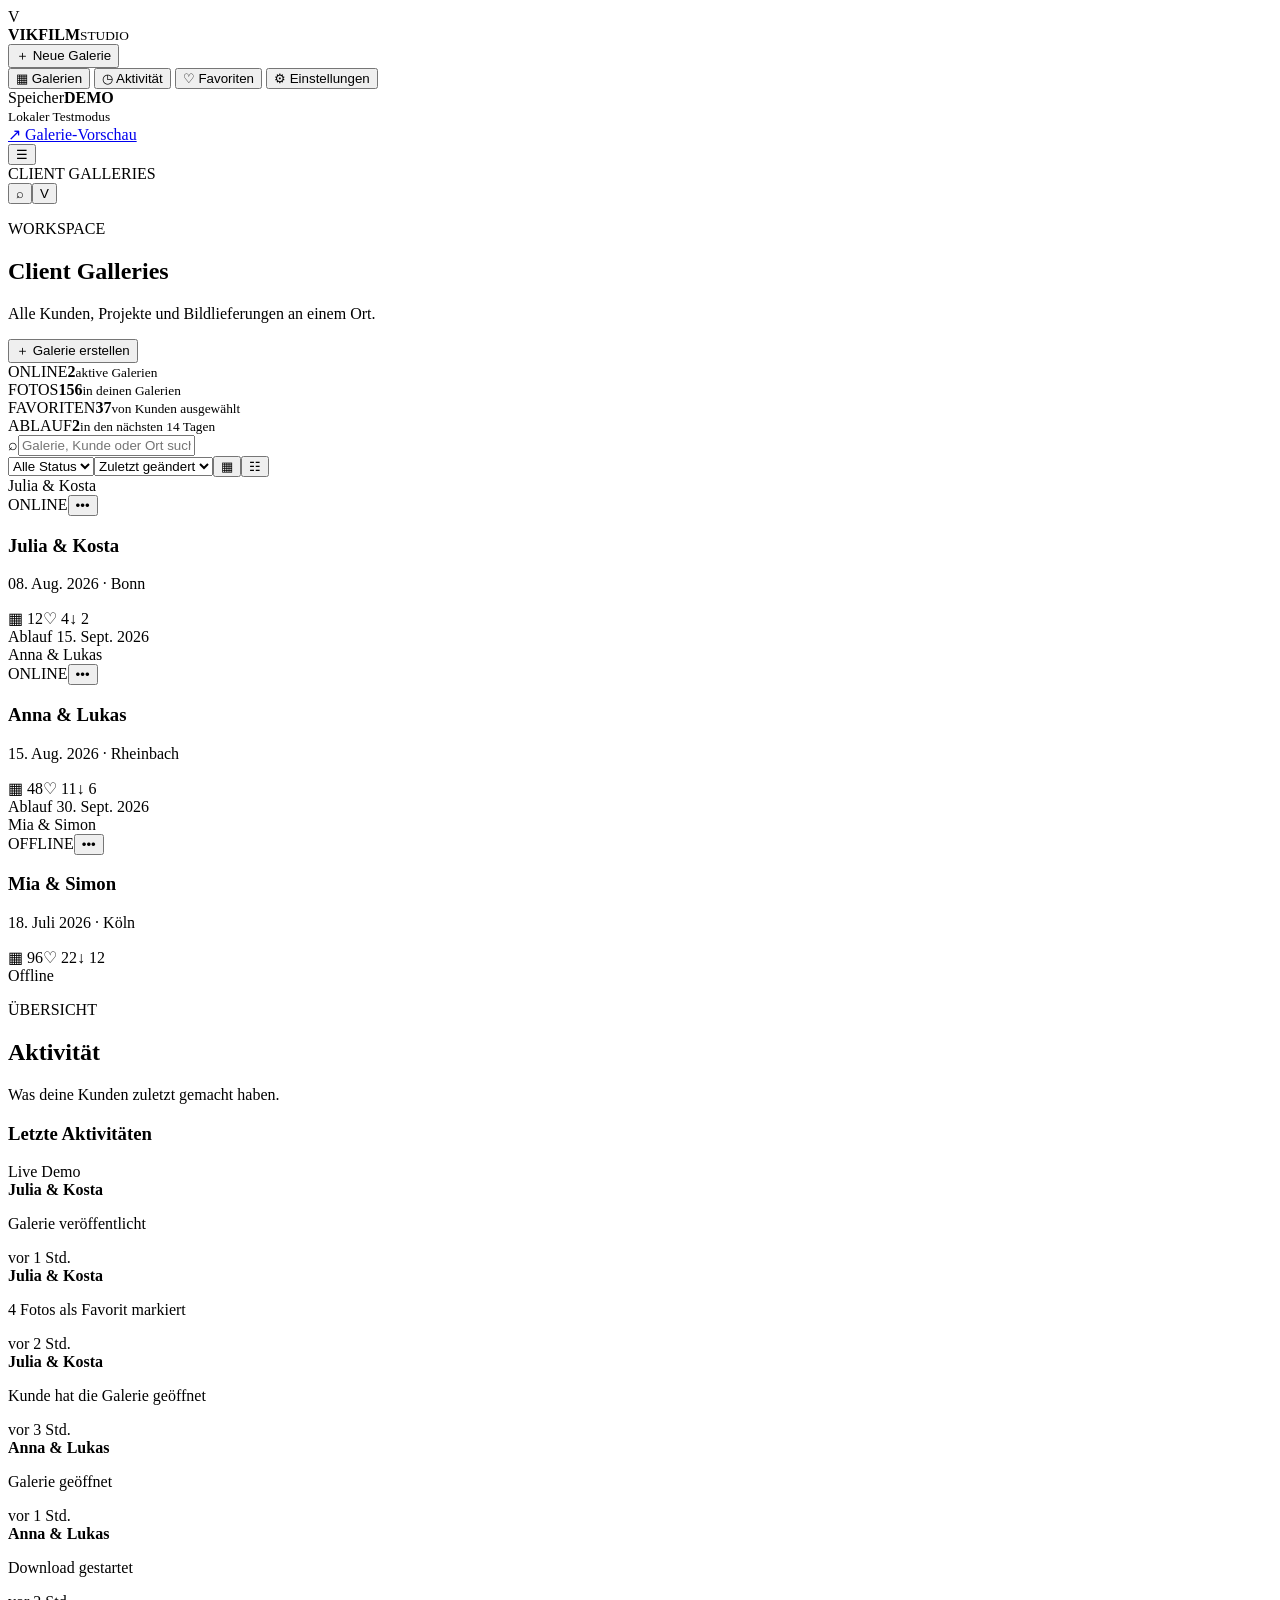
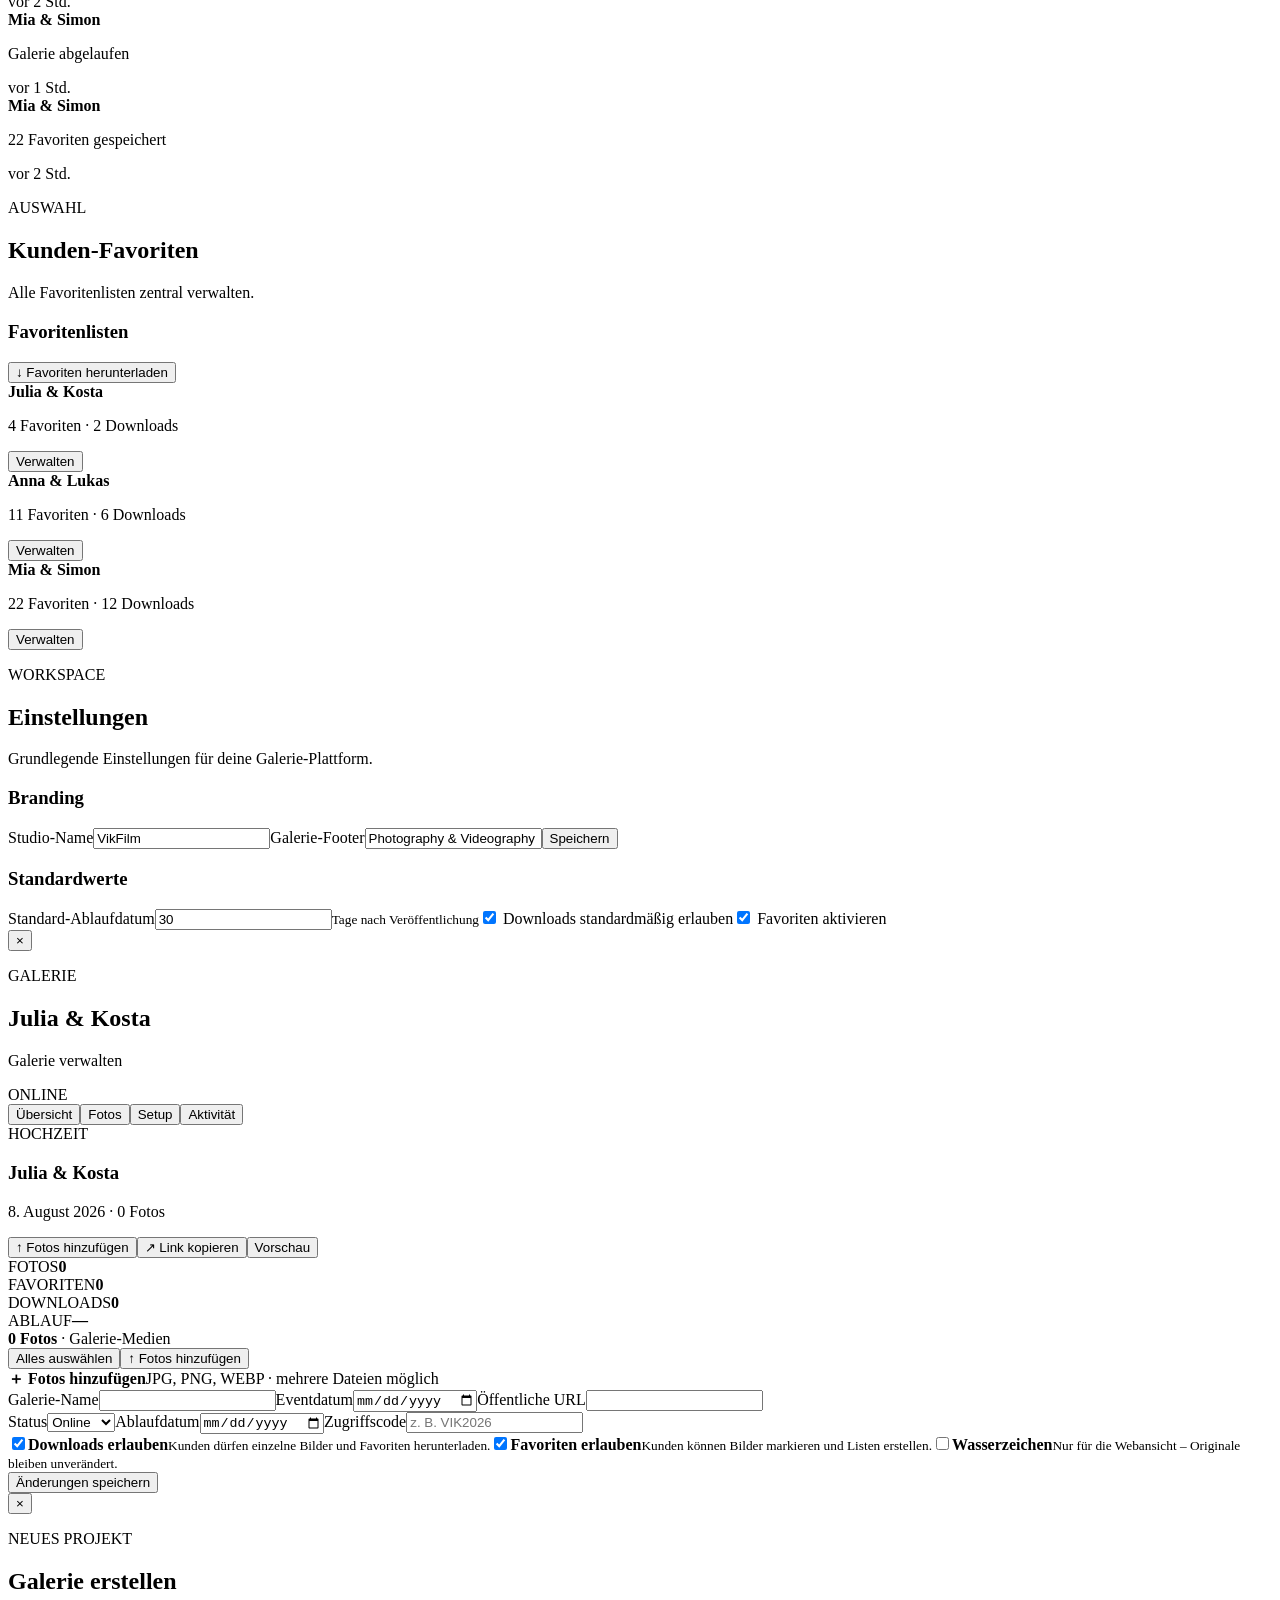
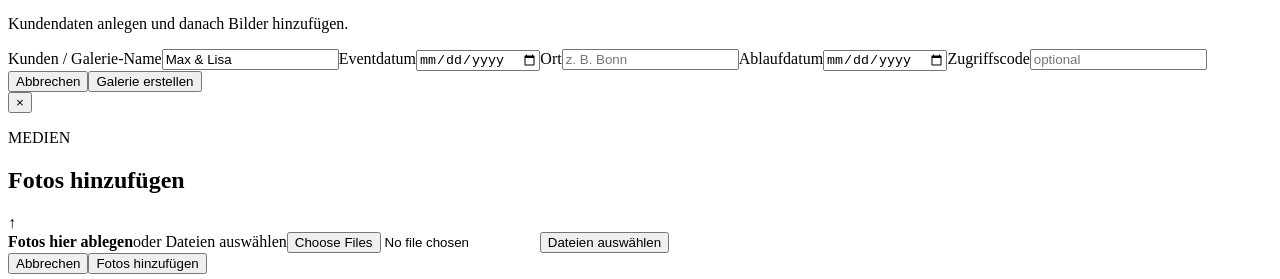
==== admin.html @ 485a80f1 "Add VikFilm studio dashboard prototype" ====
<!DOCTYPE html>
<html lang="de">
<head>
<meta charset="UTF-8"><meta name="viewport" content="width=device-width,initial-scale=1">
<title>VikFilm Studio – Client Galleries</title><link rel="stylesheet" href="admin.css">
</head>
<body>
<div class="app">
<aside class="sidebar" id="sidebar">
<div class="side-brand"><span class="brand-mark">V</span><div><strong>VIKFILM</strong><small>STUDIO</small></div></div>
<button class="new-gallery" onclick="openNewGallery()">＋ Neue Galerie</button>
<nav>
<button class="nav-item active" onclick="setView('galleries',this)"><span>▦</span> Galerien</button>
<button class="nav-item" onclick="setView('activity',this)"><span>◷</span> Aktivität</button>
<button class="nav-item" onclick="setView('favorites',this)"><span>♡</span> Favoriten</button>
<button class="nav-item" onclick="setView('settings',this)"><span>⚙</span> Einstellungen</button>
</nav>
<div class="side-bottom"><div class="storage"><div class="storage-top"><span>Speicher</span><b>DEMO</b></div><div class="progress"><i></i></div><small>Lokaler Testmodus</small></div><a href="index.html">↗ Galerie-Vorschau</a></div>
</aside>
<main class="main">
<header class="topbar"><button class="mobile-menu" onclick="document.getElementById('sidebar').classList.toggle('open')">☰</button><div class="crumb">CLIENT GALLERIES</div><div class="top-actions"><button class="icon-btn">⌕</button><button class="avatar">V</button></div></header>
<section id="view-galleries" class="view active-view">
<div class="page-head"><div><p class="eyebrow">WORKSPACE</p><h1>Client Galleries</h1><p class="muted">Alle Kunden, Projekte und Bildlieferungen an einem Ort.</p></div><button class="primary" onclick="openNewGallery()">＋ Galerie erstellen</button></div>
<div class="stats"><div class="stat"><span>ONLINE</span><strong id="statOnline">0</strong><small>aktive Galerien</small></div><div class="stat"><span>FOTOS</span><strong id="statPhotos">0</strong><small>in deinen Galerien</small></div><div class="stat"><span>FAVORITEN</span><strong id="statFav">0</strong><small>von Kunden ausgewählt</small></div><div class="stat"><span>ABLAUF</span><strong id="statExpiring">0</strong><small>in den nächsten 14 Tagen</small></div></div>
<div class="toolbar"><div class="search"><span>⌕</span><input id="search" oninput="renderGalleries()" placeholder="Galerie, Kunde oder Ort suchen…"></div><select id="statusFilter" onchange="renderGalleries()"><option value="all">Alle Status</option><option value="online">Online</option><option value="offline">Offline</option><option value="draft">Entwurf</option></select><select id="sort" onchange="renderGalleries()"><option value="new">Zuletzt geändert</option><option value="name">Name A–Z</option><option value="date">Eventdatum</option></select><button class="view-toggle active">▦</button><button class="view-toggle">☷</button></div>
<div id="galleryGrid" class="gallery-grid"></div><div id="emptyState" class="empty" hidden><div>＋</div><h3>Noch keine Galerie</h3><p>Erstelle deine erste Kundengalerie.</p><button class="primary" onclick="openNewGallery()">Galerie erstellen</button></div>
</section>
<section id="view-activity" class="view"><div class="page-head"><div><p class="eyebrow">ÜBERSICHT</p><h1>Aktivität</h1><p class="muted">Was deine Kunden zuletzt gemacht haben.</p></div></div><div class="panel"><div class="panel-head"><h3>Letzte Aktivitäten</h3><span>Live Demo</span></div><div id="activityList" class="activity-list"></div></div></section>
<section id="view-favorites" class="view"><div class="page-head"><div><p class="eyebrow">AUSWAHL</p><h1>Kunden-Favoriten</h1><p class="muted">Alle Favoritenlisten zentral verwalten.</p></div></div><div class="panel"><div class="panel-head"><h3>Favoritenlisten</h3><button class="secondary" onclick="toast('Download wird mit dem Speicher-Backend verbunden')">↓ Favoriten herunterladen</button></div><div id="favoritesList" class="selection-list"></div></div></section>
<section id="view-settings" class="view"><div class="page-head"><div><p class="eyebrow">WORKSPACE</p><h1>Einstellungen</h1><p class="muted">Grundlegende Einstellungen für deine Galerie-Plattform.</p></div></div><div class="settings-grid"><div class="panel"><h3>Branding</h3><label>Studio-Name<input value="VikFilm"></label><label>Galerie-Footer<input value="Photography & Videography"></label><button class="primary" onclick="toast('Einstellungen gespeichert')">Speichern</button></div><div class="panel"><h3>Standardwerte</h3><label>Standard-Ablaufdatum<input type="number" value="30" min="1"><small>Tage nach Veröffentlichung</small></label><label><input type="checkbox" checked> Downloads standardmäßig erlauben</label><label><input type="checkbox" checked> Favoriten aktivieren</label></div></div></section>
</main></div>

<div class="modal" id="galleryModal"><div class="modal-card wide"><button class="modal-close" onclick="closeModal('galleryModal')">×</button><div class="modal-head"><div><p class="eyebrow">GALERIE</p><h2 id="modalTitle">Julia & Kosta</h2><p class="muted">Galerie verwalten</p></div><span id="modalStatus" class="status-pill online">ONLINE</span></div><div class="detail-tabs"><button class="tab active" onclick="showTab('overview',this)">Übersicht</button><button class="tab" onclick="showTab('photos',this)">Fotos</button><button class="tab" onclick="showTab('settings',this)">Setup</button><button class="tab" onclick="showTab('activity',this)">Aktivität</button></div>
<div id="tab-overview" class="tab-content active"><div class="detail-hero"><div class="cover-demo"></div><div><span class="tag">HOCHZEIT</span><h3 id="detailName">Julia & Kosta</h3><p id="detailMeta">8. August 2026 · 0 Fotos</p><div class="quick-actions"><button class="primary" onclick="openUpload()">↑ Fotos hinzufügen</button><button class="secondary" onclick="copyGalleryLink()">↗ Link kopieren</button><button class="secondary" onclick="openClientGallery()">Vorschau</button></div></div></div><div class="detail-cards"><div><span>FOTOS</span><strong id="detailPhotos">0</strong></div><div><span>FAVORITEN</span><strong id="detailFav">0</strong></div><div><span>DOWNLOADS</span><strong id="detailDownloads">0</strong></div><div><span>ABLAUF</span><strong id="detailExpiry">—</strong></div></div></div>
<div id="tab-photos" class="tab-content"><div class="photo-toolbar"><div><b id="photoCount">0 Fotos</b><span class="muted"> · Galerie-Medien</span></div><div><button class="secondary" onclick="selectAllPhotos()">Alles auswählen</button><button class="primary" onclick="openUpload()">↑ Fotos hinzufügen</button></div></div><div id="photoManager" class="photo-manager"></div><div class="upload-drop" onclick="openUpload()"><strong>＋ Fotos hinzufügen</strong><span>JPG, PNG, WEBP · mehrere Dateien möglich</span></div></div>
<div id="tab-settings" class="tab-content"><div class="settings-form"><div><label>Galerie-Name<input id="editName"></label><label>Eventdatum<input id="editDate" type="date"></label><label>Öffentliche URL<input id="editSlug"></label></div><div><label>Status<select id="editStatus"><option value="online">Online</option><option value="offline">Offline</option><option value="draft">Entwurf</option></select></label><label>Ablaufdatum<input id="editExpiry" type="date"></label><label>Zugriffscode<input id="editPassword" placeholder="z. B. VIK2026"></label></div></div><div class="switches"><label><input id="setDownloads" type="checkbox" checked><span><b>Downloads erlauben</b><small>Kunden dürfen einzelne Bilder und Favoriten herunterladen.</small></span></label><label><input id="setFavorites" type="checkbox" checked><span><b>Favoriten erlauben</b><small>Kunden können Bilder markieren und Listen erstellen.</small></span></label><label><input id="setWatermark" type="checkbox"><span><b>Wasserzeichen</b><small>Nur für die Webansicht – Originale bleiben unverändert.</small></span></label></div><button class="primary" onclick="saveGallerySettings()">Änderungen speichern</button></div>
<div id="tab-activity" class="tab-content"><div id="detailActivity" class="activity-list"></div></div></div></div>

<div class="modal" id="newModal"><div class="modal-card"><button class="modal-close" onclick="closeModal('newModal')">×</button><p class="eyebrow">NEUES PROJEKT</p><h2>Galerie erstellen</h2><p class="muted">Kundendaten anlegen und danach Bilder hinzufügen.</p><div class="form-grid"><label>Kunden / Galerie-Name<input id="newName" value="Max & Lisa"></label><label>Eventdatum<input id="newDate" type="date"></label><label>Ort<input id="newLocation" placeholder="z. B. Bonn"></label><label>Ablaufdatum<input id="newExpiry" type="date"></label><label class="full">Zugriffscode<input id="newPassword" placeholder="optional"></label></div><div class="modal-actions"><button class="secondary" onclick="closeModal('newModal')">Abbrechen</button><button class="primary" onclick="createGallery()">Galerie erstellen</button></div></div></div>
<div class="modal" id="uploadModal"><div class="modal-card"><button class="modal-close" onclick="closeModal('uploadModal')">×</button><p class="eyebrow">MEDIEN</p><h2>Fotos hinzufügen</h2><div class="upload-box"><div class="upload-icon">↑</div><strong>Fotos hier ablegen</strong><span>oder Dateien auswählen</span><input id="fileInput" type="file" accept="image/jpeg,image/png,image/webp" multiple onchange="handleFiles(event)"><button class="secondary" onclick="document.getElementById('fileInput').click()">Dateien auswählen</button></div><div id="uploadPreview" class="upload-preview"></div><div class="modal-actions"><button class="secondary" onclick="closeModal('uploadModal')">Abbrechen</button><button class="primary" onclick="finishUpload()">Fotos hinzufügen</button></div></div></div>
<div class="toast" id="toast"></div>
<script>
const KEY='vikfilmAdminGalleries';
let galleries=JSON.parse(localStorage.getItem(KEY)||'null')||[
{id:'jk',name:'Julia & Kosta',date:'2026-08-08',location:'Bonn',slug:'julia-kosta',status:'online',expiry:'2026-09-15',password:'',photos:12,favorites:4,downloads:2,activity:['Galerie veröffentlicht','4 Fotos als Favorit markiert','Kunde hat die Galerie geöffnet'],images:[]},
{id:'ab',name:'Anna & Lukas',date:'2026-08-15',location:'Rheinbach',slug:'anna-lukas',status:'online',expiry:'2026-09-30',password:'',photos:48,favorites:11,downloads:6,activity:['Galerie geöffnet','Download gestartet'],images:[]},
{id:'ms',name:'Mia & Simon',date:'2026-07-18',location:'Köln',slug:'mia-simon',status:'offline',expiry:'2026-08-18',password:'',photos:96,favorites:22,downloads:12,activity:['Galerie abgelaufen','22 Favoriten gespeichert'],images:[]}
];
let currentId=null,uploadFiles=[];
function persist(){localStorage.setItem(KEY,JSON.stringify(galleries));}
function formatDate(d){if(!d)return '—';return new Date(d+'T12:00:00').toLocaleDateString('de-DE',{day:'2-digit',month:'short',year:'numeric'});}
function renderGalleries(){const q=(document.getElementById('search').value||'').toLowerCase(),f=document.getElementById('statusFilter').value,s=document.getElementById('sort').value;let arr=galleries.filter(g=>(f==='all'||g.status===f)&&`${g.name} ${g.location}`.toLowerCase().includes(q));if(s==='name')arr.sort((a,b)=>a.name.localeCompare(b.name));if(s==='date')arr.sort((a,b)=>b.date.localeCompare(a.date));const grid=document.getElementById('galleryGrid');grid.innerHTML='';arr.forEach(g=>{const el=document.createElement('article');el.className='gallery-card';el.innerHTML=`<div class="card-cover"><div class="cover-art art-${g.id}"><span>${g.name}</span></div><span class="card-status ${g.status}">${g.status==='online'?'ONLINE':g.status==='draft'?'ENTWURF':'OFFLINE'}</span><button class="more" onclick="event.stopPropagation();galleryMenu('${g.id}')">•••</button></div><div class="card-body" onclick="openGallery('${g.id}')"><div><h3>${g.name}</h3><p>${formatDate(g.date)} · ${g.location||'—'}</p></div><div class="card-meta"><span>▦ ${g.photos}</span><span>♡ ${g.favorites}</span><span>↓ ${g.downloads}</span></div><div class="expiry">${g.status==='offline'?'Offline':'Ablauf '+formatDate(g.expiry)}</div></div>`;grid.appendChild(el)});document.getElementById('emptyState').hidden=arr.length>0;updateStats();}
function updateStats(){document.getElementById('statOnline').textContent=galleries.filter(g=>g.status==='online').length;document.getElementById('statPhotos').textContent=galleries.reduce((n,g)=>n+g.photos,0);document.getElementById('statFav').textContent=galleries.reduce((n,g)=>n+g.favorites,0);document.getElementById('statExpiring').textContent=galleries.filter(g=>g.status==='online'&&g.expiry&&new Date(g.expiry)<new Date(Date.now()+14*864e5)).length;renderActivity();renderFavorites();}
function openNewGallery(){document.getElementById('newModal').classList.add('show');}
function createGallery(){const name=document.getElementById('newName').value.trim()||'Neue Galerie',date=document.getElementById('newDate').value||new Date().toISOString().slice(0,10),slug=name.toLowerCase().replace(/[^a-z0-9]+/gi,'-').replace(/^-|-$/g,'');const g={id:Date.now().toString(),name,date,location:document.getElementById('newLocation').value,slug,status:'draft',expiry:document.getElementById('newExpiry').value||'',password:document.getElementById('newPassword').value,photos:0,favorites:0,downloads:0,activity:['Galerie als Entwurf erstellt'],images:[]};galleries.unshift(g);persist();closeModal('newModal');renderGalleries();openGallery(g.id);toast('Galerie erstellt');}
function openGallery(id){currentId=id;const g=galleries.find(x=>x.id===id);if(!g)return;document.getElementById('modalTitle').textContent=g.name;document.getElementById('detailName').textContent=g.name;document.getElementById('detailMeta').textContent=`${formatDate(g.date)} · ${g.photos} Fotos`;document.getElementById('detailPhotos').textContent=g.photos;document.getElementById('detailFav').textContent=g.favorites;document.getElementById('detailDownloads').textContent=g.downloads;document.getElementById('detailExpiry').textContent=formatDate(g.expiry);document.getElementById('modalStatus').textContent=g.status==='online'?'ONLINE':g.status==='draft'?'ENTWURF':'OFFLINE';document.getElementById('modalStatus').className='status-pill '+g.status;document.getElementById('editName').value=g.name;document.getElementById('editDate').value=g.date;document.getElementById('editSlug').value=g.slug;document.getElementById('editStatus').value=g.status;document.getElementById('editExpiry').value=g.expiry;document.getElementById('editPassword').value=g.password||'';renderPhotoManager();renderDetailActivity();document.getElementById('galleryModal').classList.add('show');showTab('overview',document.querySelector('.tab'));}
function saveGallerySettings(){const g=galleries.find(x=>x.id===currentId);if(!g)return;g.name=document.getElementById('editName').value;g.date=document.getElementById('editDate').value;g.slug=document.getElementById('editSlug').value;g.status=document.getElementById('editStatus').value;g.expiry=document.getElementById('editExpiry').value;g.password=document.getElementById('editPassword').value;g.activity.unshift('Galerie-Einstellungen geändert');persist();renderGalleries();openGallery(g.id);toast('Änderungen gespeichert');}
function showTab(name,btn){document.querySelectorAll('.tab').forEach(x=>x.classList.remove('active'));if(btn)btn.classList.add('active');document.querySelectorAll('.tab-content').forEach(x=>x.classList.remove('active'));document.getElementById('tab-'+name).classList.add('active');if(name==='photos')renderPhotoManager();}
function renderPhotoManager(){const g=galleries.find(x=>x.id===currentId),box=document.getElementById('photoManager');if(!g)return;document.getElementById('photoCount').textContent=`${g.photos} Fotos`;if(!g.images||!g.images.length){box.innerHTML=Array.from({length:Math.min(g.photos,12)},(_,i)=>`<div class="media-thumb art-thumb-${i%6}"><span>${i+1}</span></div>`).join('');return;}box.innerHTML=g.images.map((src,i)=>`<div class="media-thumb" style="background-image:url('${src}')"><span>${i+1}</span></div>`).join('');}
function openUpload(){closeModal('galleryModal');document.getElementById('uploadPreview').innerHTML='';uploadFiles=[];document.getElementById('uploadModal').classList.add('show');}
function handleFiles(e){uploadFiles=[...e.target.files];document.getElementById('uploadPreview').innerHTML=uploadFiles.map(f=>`<div><img src="${URL.createObjectURL(f)}"><span>${f.name}</span></div>`).join('');}
async function finishUpload(){if(!uploadFiles.length){toast('Bitte zuerst Fotos auswählen');return;}const g=galleries.find(x=>x.id===currentId);if(!g){closeModal('uploadModal');return;}const urls=[];for(const f of uploadFiles)urls.push(await fileToDataURL(f));g.images=(g.images||[]).concat(urls);g.photos+=uploadFiles.length;g.activity.unshift(`${uploadFiles.length} Foto(s) hinzugefügt`);persist();closeModal('uploadModal');renderGalleries();openGallery(g.id);showTab('photos',document.querySelectorAll('.tab')[1]);toast(`${uploadFiles.length} Fotos hinzugefügt`);}
function fileToDataURL(file){return new Promise((resolve,reject)=>{const r=new FileReader();r.onload=()=>resolve(r.result);r.onerror=reject;r.readAsDataURL(file);});}
function selectAllPhotos(){toast('Alle Fotos ausgewählt – Bulk-Aktionen sind vorbereitet.');}
function copyGalleryLink(){const g=galleries.find(x=>x.id===currentId),url=`${location.origin}${location.pathname.replace('admin.html','')}?gallery=${g.slug}`;navigator.clipboard?.writeText(url).then(()=>toast('Galerie-Link kopiert')).catch(()=>toast(url));}
function openClientGallery(){window.open('index.html','_blank');}
function galleryMenu(id){const g=galleries.find(x=>x.id===id),action=prompt(`Aktion für ${g.name}:\n1 = Galerie öffnen\n2 = Link kopieren\n3 = Online/Offline wechseln`);if(action==='1')openGallery(id);if(action==='2'){currentId=id;copyGalleryLink();}if(action==='3'){g.status=g.status==='online'?'offline':'online';g.activity.unshift(`Status geändert: ${g.status}`);persist();renderGalleries();}}
function renderActivity(){const items=galleries.flatMap(g=>(g.activity||[]).map((a,i)=>({g,a,i}))).slice(0,8);document.getElementById('activityList').innerHTML=items.map(x=>`<div class="activity"><span class="dot"></span><div><b>${x.g.name}</b><p>${x.a}</p></div><time>vor ${x.i+1} Std.</time></div>`).join('');}
function renderDetailActivity(){const g=galleries.find(x=>x.id===currentId);document.getElementById('detailActivity').innerHTML=(g.activity||[]).map((a,i)=>`<div class="activity"><span class="dot"></span><div><b>Galerie</b><p>${a}</p></div><time>${i+1} Std.</time></div>`).join('');}
function renderFavorites(){document.getElementById('favoritesList').innerHTML=galleries.filter(g=>g.favorites>0).map(g=>`<div class="selection-row"><div class="selection-cover art-${g.id}"></div><div><b>${g.name}</b><p>${g.favorites} Favoriten · ${g.downloads} Downloads</p></div><button class="secondary" onclick="openGallery('${g.id}')">Verwalten</button></div>`).join('');}
function setView(view,btn){document.querySelectorAll('.view').forEach(x=>x.classList.remove('active-view'));document.getElementById('view-'+view).classList.add('active-view');document.querySelectorAll('.nav-item').forEach(x=>x.classList.remove('active'));if(btn)btn.classList.add('active');}
function closeModal(id){document.getElementById(id).classList.remove('show');}
function toast(msg){const t=document.getElementById('toast');t.textContent=msg;t.classList.add('show');setTimeout(()=>t.classList.remove('show'),2200);}
window.onclick=e=>document.querySelectorAll('.modal.show').forEach(m=>{if(e.target===m)m.classList.remove('show')});
renderGalleries();
</script>
</body></html>
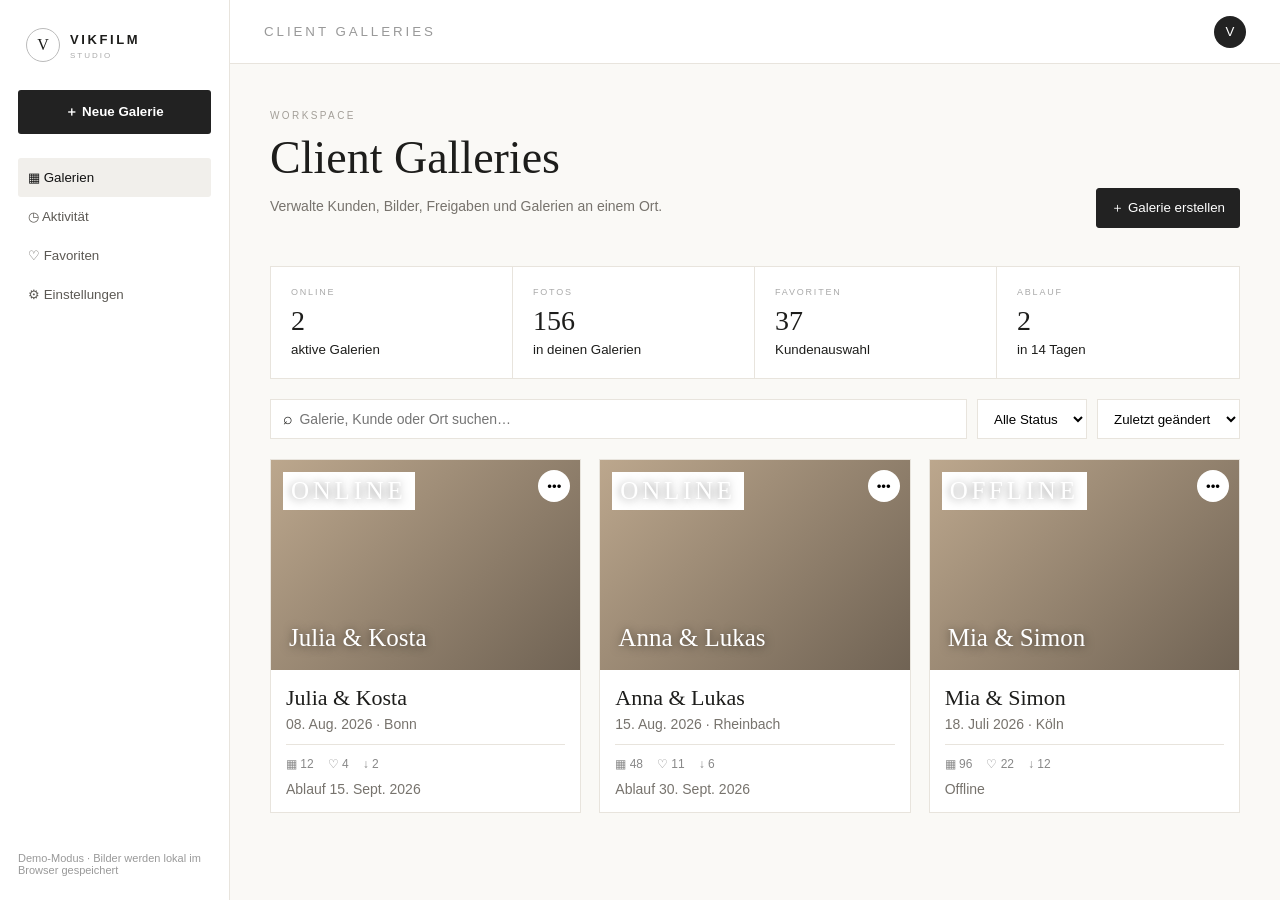
==== commit fc8c75ab: "Use integrated VikFilm Studio manager" ====
--- a/admin.html
+++ b/admin.html
@@ -1,77 +1 @@
-<!DOCTYPE html>
-<html lang="de">
-<head>
-<meta charset="UTF-8"><meta name="viewport" content="width=device-width,initial-scale=1">
-<title>VikFilm Studio – Client Galleries</title><link rel="stylesheet" href="admin.css">
-</head>
-<body>
-<div class="app">
-<aside class="sidebar" id="sidebar">
-<div class="side-brand"><span class="brand-mark">V</span><div><strong>VIKFILM</strong><small>STUDIO</small></div></div>
-<button class="new-gallery" onclick="openNewGallery()">＋ Neue Galerie</button>
-<nav>
-<button class="nav-item active" onclick="setView('galleries',this)"><span>▦</span> Galerien</button>
-<button class="nav-item" onclick="setView('activity',this)"><span>◷</span> Aktivität</button>
-<button class="nav-item" onclick="setView('favorites',this)"><span>♡</span> Favoriten</button>
-<button class="nav-item" onclick="setView('settings',this)"><span>⚙</span> Einstellungen</button>
-</nav>
-<div class="side-bottom"><div class="storage"><div class="storage-top"><span>Speicher</span><b>DEMO</b></div><div class="progress"><i></i></div><small>Lokaler Testmodus</small></div><a href="index.html">↗ Galerie-Vorschau</a></div>
-</aside>
-<main class="main">
-<header class="topbar"><button class="mobile-menu" onclick="document.getElementById('sidebar').classList.toggle('open')">☰</button><div class="crumb">CLIENT GALLERIES</div><div class="top-actions"><button class="icon-btn">⌕</button><button class="avatar">V</button></div></header>
-<section id="view-galleries" class="view active-view">
-<div class="page-head"><div><p class="eyebrow">WORKSPACE</p><h1>Client Galleries</h1><p class="muted">Alle Kunden, Projekte und Bildlieferungen an einem Ort.</p></div><button class="primary" onclick="openNewGallery()">＋ Galerie erstellen</button></div>
-<div class="stats"><div class="stat"><span>ONLINE</span><strong id="statOnline">0</strong><small>aktive Galerien</small></div><div class="stat"><span>FOTOS</span><strong id="statPhotos">0</strong><small>in deinen Galerien</small></div><div class="stat"><span>FAVORITEN</span><strong id="statFav">0</strong><small>von Kunden ausgewählt</small></div><div class="stat"><span>ABLAUF</span><strong id="statExpiring">0</strong><small>in den nächsten 14 Tagen</small></div></div>
-<div class="toolbar"><div class="search"><span>⌕</span><input id="search" oninput="renderGalleries()" placeholder="Galerie, Kunde oder Ort suchen…"></div><select id="statusFilter" onchange="renderGalleries()"><option value="all">Alle Status</option><option value="online">Online</option><option value="offline">Offline</option><option value="draft">Entwurf</option></select><select id="sort" onchange="renderGalleries()"><option value="new">Zuletzt geändert</option><option value="name">Name A–Z</option><option value="date">Eventdatum</option></select><button class="view-toggle active">▦</button><button class="view-toggle">☷</button></div>
-<div id="galleryGrid" class="gallery-grid"></div><div id="emptyState" class="empty" hidden><div>＋</div><h3>Noch keine Galerie</h3><p>Erstelle deine erste Kundengalerie.</p><button class="primary" onclick="openNewGallery()">Galerie erstellen</button></div>
-</section>
-<section id="view-activity" class="view"><div class="page-head"><div><p class="eyebrow">ÜBERSICHT</p><h1>Aktivität</h1><p class="muted">Was deine Kunden zuletzt gemacht haben.</p></div></div><div class="panel"><div class="panel-head"><h3>Letzte Aktivitäten</h3><span>Live Demo</span></div><div id="activityList" class="activity-list"></div></div></section>
-<section id="view-favorites" class="view"><div class="page-head"><div><p class="eyebrow">AUSWAHL</p><h1>Kunden-Favoriten</h1><p class="muted">Alle Favoritenlisten zentral verwalten.</p></div></div><div class="panel"><div class="panel-head"><h3>Favoritenlisten</h3><button class="secondary" onclick="toast('Download wird mit dem Speicher-Backend verbunden')">↓ Favoriten herunterladen</button></div><div id="favoritesList" class="selection-list"></div></div></section>
-<section id="view-settings" class="view"><div class="page-head"><div><p class="eyebrow">WORKSPACE</p><h1>Einstellungen</h1><p class="muted">Grundlegende Einstellungen für deine Galerie-Plattform.</p></div></div><div class="settings-grid"><div class="panel"><h3>Branding</h3><label>Studio-Name<input value="VikFilm"></label><label>Galerie-Footer<input value="Photography & Videography"></label><button class="primary" onclick="toast('Einstellungen gespeichert')">Speichern</button></div><div class="panel"><h3>Standardwerte</h3><label>Standard-Ablaufdatum<input type="number" value="30" min="1"><small>Tage nach Veröffentlichung</small></label><label><input type="checkbox" checked> Downloads standardmäßig erlauben</label><label><input type="checkbox" checked> Favoriten aktivieren</label></div></div></section>
-</main></div>
-
-<div class="modal" id="galleryModal"><div class="modal-card wide"><button class="modal-close" onclick="closeModal('galleryModal')">×</button><div class="modal-head"><div><p class="eyebrow">GALERIE</p><h2 id="modalTitle">Julia & Kosta</h2><p class="muted">Galerie verwalten</p></div><span id="modalStatus" class="status-pill online">ONLINE</span></div><div class="detail-tabs"><button class="tab active" onclick="showTab('overview',this)">Übersicht</button><button class="tab" onclick="showTab('photos',this)">Fotos</button><button class="tab" onclick="showTab('settings',this)">Setup</button><button class="tab" onclick="showTab('activity',this)">Aktivität</button></div>
-<div id="tab-overview" class="tab-content active"><div class="detail-hero"><div class="cover-demo"></div><div><span class="tag">HOCHZEIT</span><h3 id="detailName">Julia & Kosta</h3><p id="detailMeta">8. August 2026 · 0 Fotos</p><div class="quick-actions"><button class="primary" onclick="openUpload()">↑ Fotos hinzufügen</button><button class="secondary" onclick="copyGalleryLink()">↗ Link kopieren</button><button class="secondary" onclick="openClientGallery()">Vorschau</button></div></div></div><div class="detail-cards"><div><span>FOTOS</span><strong id="detailPhotos">0</strong></div><div><span>FAVORITEN</span><strong id="detailFav">0</strong></div><div><span>DOWNLOADS</span><strong id="detailDownloads">0</strong></div><div><span>ABLAUF</span><strong id="detailExpiry">—</strong></div></div></div>
-<div id="tab-photos" class="tab-content"><div class="photo-toolbar"><div><b id="photoCount">0 Fotos</b><span class="muted"> · Galerie-Medien</span></div><div><button class="secondary" onclick="selectAllPhotos()">Alles auswählen</button><button class="primary" onclick="openUpload()">↑ Fotos hinzufügen</button></div></div><div id="photoManager" class="photo-manager"></div><div class="upload-drop" onclick="openUpload()"><strong>＋ Fotos hinzufügen</strong><span>JPG, PNG, WEBP · mehrere Dateien möglich</span></div></div>
-<div id="tab-settings" class="tab-content"><div class="settings-form"><div><label>Galerie-Name<input id="editName"></label><label>Eventdatum<input id="editDate" type="date"></label><label>Öffentliche URL<input id="editSlug"></label></div><div><label>Status<select id="editStatus"><option value="online">Online</option><option value="offline">Offline</option><option value="draft">Entwurf</option></select></label><label>Ablaufdatum<input id="editExpiry" type="date"></label><label>Zugriffscode<input id="editPassword" placeholder="z. B. VIK2026"></label></div></div><div class="switches"><label><input id="setDownloads" type="checkbox" checked><span><b>Downloads erlauben</b><small>Kunden dürfen einzelne Bilder und Favoriten herunterladen.</small></span></label><label><input id="setFavorites" type="checkbox" checked><span><b>Favoriten erlauben</b><small>Kunden können Bilder markieren und Listen erstellen.</small></span></label><label><input id="setWatermark" type="checkbox"><span><b>Wasserzeichen</b><small>Nur für die Webansicht – Originale bleiben unverändert.</small></span></label></div><button class="primary" onclick="saveGallerySettings()">Änderungen speichern</button></div>
-<div id="tab-activity" class="tab-content"><div id="detailActivity" class="activity-list"></div></div></div></div>
-
-<div class="modal" id="newModal"><div class="modal-card"><button class="modal-close" onclick="closeModal('newModal')">×</button><p class="eyebrow">NEUES PROJEKT</p><h2>Galerie erstellen</h2><p class="muted">Kundendaten anlegen und danach Bilder hinzufügen.</p><div class="form-grid"><label>Kunden / Galerie-Name<input id="newName" value="Max & Lisa"></label><label>Eventdatum<input id="newDate" type="date"></label><label>Ort<input id="newLocation" placeholder="z. B. Bonn"></label><label>Ablaufdatum<input id="newExpiry" type="date"></label><label class="full">Zugriffscode<input id="newPassword" placeholder="optional"></label></div><div class="modal-actions"><button class="secondary" onclick="closeModal('newModal')">Abbrechen</button><button class="primary" onclick="createGallery()">Galerie erstellen</button></div></div></div>
-<div class="modal" id="uploadModal"><div class="modal-card"><button class="modal-close" onclick="closeModal('uploadModal')">×</button><p class="eyebrow">MEDIEN</p><h2>Fotos hinzufügen</h2><div class="upload-box"><div class="upload-icon">↑</div><strong>Fotos hier ablegen</strong><span>oder Dateien auswählen</span><input id="fileInput" type="file" accept="image/jpeg,image/png,image/webp" multiple onchange="handleFiles(event)"><button class="secondary" onclick="document.getElementById('fileInput').click()">Dateien auswählen</button></div><div id="uploadPreview" class="upload-preview"></div><div class="modal-actions"><button class="secondary" onclick="closeModal('uploadModal')">Abbrechen</button><button class="primary" onclick="finishUpload()">Fotos hinzufügen</button></div></div></div>
-<div class="toast" id="toast"></div>
-<script>
-const KEY='vikfilmAdminGalleries';
-let galleries=JSON.parse(localStorage.getItem(KEY)||'null')||[
-{id:'jk',name:'Julia & Kosta',date:'2026-08-08',location:'Bonn',slug:'julia-kosta',status:'online',expiry:'2026-09-15',password:'',photos:12,favorites:4,downloads:2,activity:['Galerie veröffentlicht','4 Fotos als Favorit markiert','Kunde hat die Galerie geöffnet'],images:[]},
-{id:'ab',name:'Anna & Lukas',date:'2026-08-15',location:'Rheinbach',slug:'anna-lukas',status:'online',expiry:'2026-09-30',password:'',photos:48,favorites:11,downloads:6,activity:['Galerie geöffnet','Download gestartet'],images:[]},
-{id:'ms',name:'Mia & Simon',date:'2026-07-18',location:'Köln',slug:'mia-simon',status:'offline',expiry:'2026-08-18',password:'',photos:96,favorites:22,downloads:12,activity:['Galerie abgelaufen','22 Favoriten gespeichert'],images:[]}
-];
-let currentId=null,uploadFiles=[];
-function persist(){localStorage.setItem(KEY,JSON.stringify(galleries));}
-function formatDate(d){if(!d)return '—';return new Date(d+'T12:00:00').toLocaleDateString('de-DE',{day:'2-digit',month:'short',year:'numeric'});}
-function renderGalleries(){const q=(document.getElementById('search').value||'').toLowerCase(),f=document.getElementById('statusFilter').value,s=document.getElementById('sort').value;let arr=galleries.filter(g=>(f==='all'||g.status===f)&&`${g.name} ${g.location}`.toLowerCase().includes(q));if(s==='name')arr.sort((a,b)=>a.name.localeCompare(b.name));if(s==='date')arr.sort((a,b)=>b.date.localeCompare(a.date));const grid=document.getElementById('galleryGrid');grid.innerHTML='';arr.forEach(g=>{const el=document.createElement('article');el.className='gallery-card';el.innerHTML=`<div class="card-cover"><div class="cover-art art-${g.id}"><span>${g.name}</span></div><span class="card-status ${g.status}">${g.status==='online'?'ONLINE':g.status==='draft'?'ENTWURF':'OFFLINE'}</span><button class="more" onclick="event.stopPropagation();galleryMenu('${g.id}')">•••</button></div><div class="card-body" onclick="openGallery('${g.id}')"><div><h3>${g.name}</h3><p>${formatDate(g.date)} · ${g.location||'—'}</p></div><div class="card-meta"><span>▦ ${g.photos}</span><span>♡ ${g.favorites}</span><span>↓ ${g.downloads}</span></div><div class="expiry">${g.status==='offline'?'Offline':'Ablauf '+formatDate(g.expiry)}</div></div>`;grid.appendChild(el)});document.getElementById('emptyState').hidden=arr.length>0;updateStats();}
-function updateStats(){document.getElementById('statOnline').textContent=galleries.filter(g=>g.status==='online').length;document.getElementById('statPhotos').textContent=galleries.reduce((n,g)=>n+g.photos,0);document.getElementById('statFav').textContent=galleries.reduce((n,g)=>n+g.favorites,0);document.getElementById('statExpiring').textContent=galleries.filter(g=>g.status==='online'&&g.expiry&&new Date(g.expiry)<new Date(Date.now()+14*864e5)).length;renderActivity();renderFavorites();}
-function openNewGallery(){document.getElementById('newModal').classList.add('show');}
-function createGallery(){const name=document.getElementById('newName').value.trim()||'Neue Galerie',date=document.getElementById('newDate').value||new Date().toISOString().slice(0,10),slug=name.toLowerCase().replace(/[^a-z0-9]+/gi,'-').replace(/^-|-$/g,'');const g={id:Date.now().toString(),name,date,location:document.getElementById('newLocation').value,slug,status:'draft',expiry:document.getElementById('newExpiry').value||'',password:document.getElementById('newPassword').value,photos:0,favorites:0,downloads:0,activity:['Galerie als Entwurf erstellt'],images:[]};galleries.unshift(g);persist();closeModal('newModal');renderGalleries();openGallery(g.id);toast('Galerie erstellt');}
-function openGallery(id){currentId=id;const g=galleries.find(x=>x.id===id);if(!g)return;document.getElementById('modalTitle').textContent=g.name;document.getElementById('detailName').textContent=g.name;document.getElementById('detailMeta').textContent=`${formatDate(g.date)} · ${g.photos} Fotos`;document.getElementById('detailPhotos').textContent=g.photos;document.getElementById('detailFav').textContent=g.favorites;document.getElementById('detailDownloads').textContent=g.downloads;document.getElementById('detailExpiry').textContent=formatDate(g.expiry);document.getElementById('modalStatus').textContent=g.status==='online'?'ONLINE':g.status==='draft'?'ENTWURF':'OFFLINE';document.getElementById('modalStatus').className='status-pill '+g.status;document.getElementById('editName').value=g.name;document.getElementById('editDate').value=g.date;document.getElementById('editSlug').value=g.slug;document.getElementById('editStatus').value=g.status;document.getElementById('editExpiry').value=g.expiry;document.getElementById('editPassword').value=g.password||'';renderPhotoManager();renderDetailActivity();document.getElementById('galleryModal').classList.add('show');showTab('overview',document.querySelector('.tab'));}
-function saveGallerySettings(){const g=galleries.find(x=>x.id===currentId);if(!g)return;g.name=document.getElementById('editName').value;g.date=document.getElementById('editDate').value;g.slug=document.getElementById('editSlug').value;g.status=document.getElementById('editStatus').value;g.expiry=document.getElementById('editExpiry').value;g.password=document.getElementById('editPassword').value;g.activity.unshift('Galerie-Einstellungen geändert');persist();renderGalleries();openGallery(g.id);toast('Änderungen gespeichert');}
-function showTab(name,btn){document.querySelectorAll('.tab').forEach(x=>x.classList.remove('active'));if(btn)btn.classList.add('active');document.querySelectorAll('.tab-content').forEach(x=>x.classList.remove('active'));document.getElementById('tab-'+name).classList.add('active');if(name==='photos')renderPhotoManager();}
-function renderPhotoManager(){const g=galleries.find(x=>x.id===currentId),box=document.getElementById('photoManager');if(!g)return;document.getElementById('photoCount').textContent=`${g.photos} Fotos`;if(!g.images||!g.images.length){box.innerHTML=Array.from({length:Math.min(g.photos,12)},(_,i)=>`<div class="media-thumb art-thumb-${i%6}"><span>${i+1}</span></div>`).join('');return;}box.innerHTML=g.images.map((src,i)=>`<div class="media-thumb" style="background-image:url('${src}')"><span>${i+1}</span></div>`).join('');}
-function openUpload(){closeModal('galleryModal');document.getElementById('uploadPreview').innerHTML='';uploadFiles=[];document.getElementById('uploadModal').classList.add('show');}
-function handleFiles(e){uploadFiles=[...e.target.files];document.getElementById('uploadPreview').innerHTML=uploadFiles.map(f=>`<div><img src="${URL.createObjectURL(f)}"><span>${f.name}</span></div>`).join('');}
-async function finishUpload(){if(!uploadFiles.length){toast('Bitte zuerst Fotos auswählen');return;}const g=galleries.find(x=>x.id===currentId);if(!g){closeModal('uploadModal');return;}const urls=[];for(const f of uploadFiles)urls.push(await fileToDataURL(f));g.images=(g.images||[]).concat(urls);g.photos+=uploadFiles.length;g.activity.unshift(`${uploadFiles.length} Foto(s) hinzugefügt`);persist();closeModal('uploadModal');renderGalleries();openGallery(g.id);showTab('photos',document.querySelectorAll('.tab')[1]);toast(`${uploadFiles.length} Fotos hinzugefügt`);}
-function fileToDataURL(file){return new Promise((resolve,reject)=>{const r=new FileReader();r.onload=()=>resolve(r.result);r.onerror=reject;r.readAsDataURL(file);});}
-function selectAllPhotos(){toast('Alle Fotos ausgewählt – Bulk-Aktionen sind vorbereitet.');}
-function copyGalleryLink(){const g=galleries.find(x=>x.id===currentId),url=`${location.origin}${location.pathname.replace('admin.html','')}?gallery=${g.slug}`;navigator.clipboard?.writeText(url).then(()=>toast('Galerie-Link kopiert')).catch(()=>toast(url));}
-function openClientGallery(){window.open('index.html','_blank');}
-function galleryMenu(id){const g=galleries.find(x=>x.id===id),action=prompt(`Aktion für ${g.name}:\n1 = Galerie öffnen\n2 = Link kopieren\n3 = Online/Offline wechseln`);if(action==='1')openGallery(id);if(action==='2'){currentId=id;copyGalleryLink();}if(action==='3'){g.status=g.status==='online'?'offline':'online';g.activity.unshift(`Status geändert: ${g.status}`);persist();renderGalleries();}}
-function renderActivity(){const items=galleries.flatMap(g=>(g.activity||[]).map((a,i)=>({g,a,i}))).slice(0,8);document.getElementById('activityList').innerHTML=items.map(x=>`<div class="activity"><span class="dot"></span><div><b>${x.g.name}</b><p>${x.a}</p></div><time>vor ${x.i+1} Std.</time></div>`).join('');}
-function renderDetailActivity(){const g=galleries.find(x=>x.id===currentId);document.getElementById('detailActivity').innerHTML=(g.activity||[]).map((a,i)=>`<div class="activity"><span class="dot"></span><div><b>Galerie</b><p>${a}</p></div><time>${i+1} Std.</time></div>`).join('');}
-function renderFavorites(){document.getElementById('favoritesList').innerHTML=galleries.filter(g=>g.favorites>0).map(g=>`<div class="selection-row"><div class="selection-cover art-${g.id}"></div><div><b>${g.name}</b><p>${g.favorites} Favoriten · ${g.downloads} Downloads</p></div><button class="secondary" onclick="openGallery('${g.id}')">Verwalten</button></div>`).join('');}
-function setView(view,btn){document.querySelectorAll('.view').forEach(x=>x.classList.remove('active-view'));document.getElementById('view-'+view).classList.add('active-view');document.querySelectorAll('.nav-item').forEach(x=>x.classList.remove('active'));if(btn)btn.classList.add('active');}
-function closeModal(id){document.getElementById(id).classList.remove('show');}
-function toast(msg){const t=document.getElementById('toast');t.textContent=msg;t.classList.add('show');setTimeout(()=>t.classList.remove('show'),2200);}
-window.onclick=e=>document.querySelectorAll('.modal.show').forEach(m=>{if(e.target===m)m.classList.remove('show')});
-renderGalleries();
-</script>
-</body></html>+<!doctype html><html lang="de"><head><meta charset="utf-8"><meta name="viewport" content="width=device-width,initial-scale=1"><meta http-equiv="refresh" content="0; url=studio.html"><script>location.replace('studio.html');</script><title>VikFilm Studio</title></head><body>VikFilm Studio wird geöffnet…</body></html>
